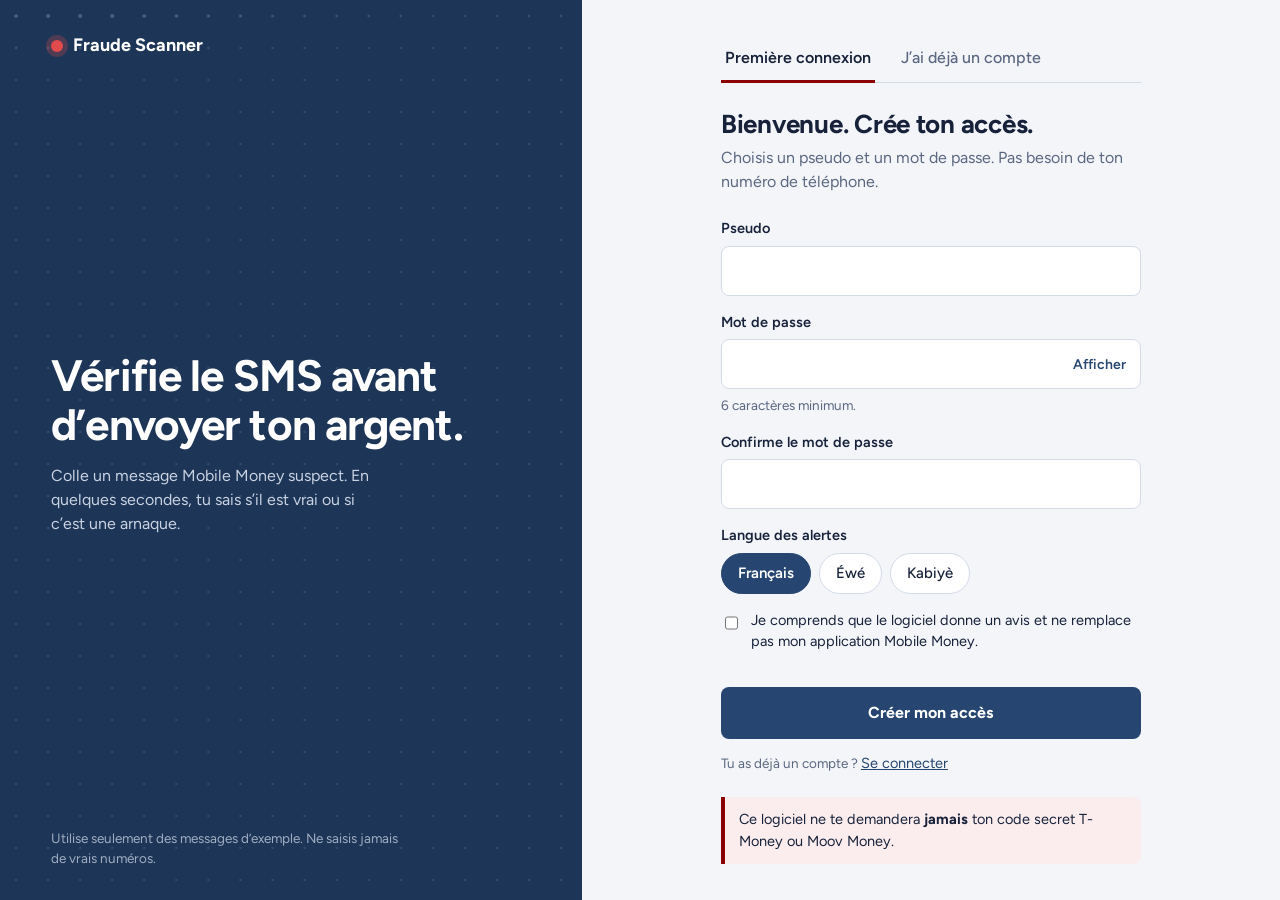
==== frontend/login.html @ 95f4890b "chore(auto-sync): update workspace progress [2026-10-31 14:46:39]" ====
<!DOCTYPE html>
<html lang="fr">
<head>
<meta charset="utf-8">
<meta name="viewport" content="width=device-width, initial-scale=1, viewport-fit=cover">
<title>Connexion – Fraude Scanner</title>
<link rel="stylesheet" href="https://fonts.googleapis.com/css2?family=Figtree:wght@400;500;600;700&display=swap">
<style>
:root{
  --bg:#F3F5F9; --surface:#fff; --line:#D3DBE7; --ink:#17223A; --muted:#5B6780;
  --navy:#264570; --side:#1D3557; --red:#8B0000; --red-bg:#FBEDED; --green:#1F6B47; --green-bg:#E8F4EE;
  --btn-ink:#fff; color-scheme:light;
}
@media (prefers-color-scheme:dark){:root:not([data-theme="light"]){
  --bg:#0E1828; --surface:#15243A; --line:#2A3C57; --ink:#E8EEF8; --muted:#97A5BE;
  --navy:#8FB0E0; --side:#0A1220; --red:#FF8A8A; --red-bg:#3A1C22; --green:#6FD3A0; --green-bg:#16332A;
  --btn-ink:#0E1828; color-scheme:dark;}}
*{box-sizing:border-box}
html,body{height:100%;margin:0}
body{font:16px/1.5 "Figtree",system-ui,-apple-system,"Segoe UI",sans-serif;color:var(--ink);background:var(--bg)}
button,input{font:inherit;color:inherit}
.page{display:grid;grid-template-columns:minmax(0,5fr) minmax(0,6fr);min-height:100%}

/* côté gauche */
.hero{position:relative;background:var(--side);color:#E6EEFA;display:flex;flex-direction:column;justify-content:space-between;padding:32px clamp(24px,4vw,56px);overflow:hidden}
.hero canvas{position:absolute;inset:0;width:100%;height:100%}
.hero>*:not(canvas){position:relative}
.brand{display:flex;align-items:center;gap:10px;font-weight:700;font-size:18px;color:#fff}
.brand i{width:12px;height:12px;border-radius:50%;background:#E24B4B;box-shadow:0 0 0 5px rgba(226,75,75,.25)}
.hero h1{margin:0 0 14px;font-size:clamp(28px,3.6vw,44px);line-height:1.12;letter-spacing:-.02em;color:#fff;max-width:14em}
.hero p{margin:0;max-width:34ch;opacity:.85}
.hero .foot{font-size:13.5px;opacity:.65;max-width:40ch}

/* côté droit */
.panel{display:flex;align-items:center;justify-content:center;padding:32px clamp(16px,4vw,48px)}
.box{width:100%;max-width:420px}
.tabs{display:flex;gap:4px;border-bottom:1px solid var(--line);margin-bottom:26px}
.tab{background:none;border:0;border-bottom:3px solid transparent;padding:10px 4px;margin-right:18px;margin-bottom:-1px;cursor:pointer;color:var(--muted);font-weight:500}
.tab[aria-selected=true]{color:var(--ink);font-weight:600;border-bottom-color:var(--red)}
h2{margin:0 0 6px;font-size:26px;line-height:1.2;letter-spacing:-.01em}
.lead{margin:0 0 24px;color:var(--muted)}
.field{margin-bottom:16px}
label,.lbl{display:block;font-weight:600;font-size:14.5px;margin-bottom:6px}
.inp{display:flex;border:1px solid var(--line);border-radius:8px;background:var(--surface)}
.inp:focus-within{border-color:var(--navy);box-shadow:0 0 0 3px rgba(38,69,112,.18)}
.inp input{flex:1;min-width:0;border:0;background:none;padding:12px;outline:none}
.inp button{background:none;border:0;padding:0 14px;color:var(--navy);font-weight:600;cursor:pointer;font-size:14px}
.field.bad .inp{border-color:var(--red)}
.err{margin:6px 0 0;font-size:13.5px;color:var(--red);min-height:0}
.err:empty{display:none}
.hint{margin:6px 0 0;font-size:13.5px;color:var(--muted)}
.seg{display:flex;gap:8px;flex-wrap:wrap}
.seg input{position:absolute;opacity:0;pointer-events:none}
.seg label{margin:0;font-weight:500;padding:8px 16px;border:1px solid var(--line);border-radius:999px;cursor:pointer;background:var(--surface);font-size:15px}
.seg input:checked+label{border-color:var(--navy);background:var(--navy);color:var(--btn-ink);font-weight:600}
.seg input:focus-visible+label{outline:2px solid var(--navy);outline-offset:2px}
.check{display:flex;gap:10px;align-items:flex-start;margin:4px 0 4px}
.check input{margin-top:4px;width:18px;height:18px;accent-color:var(--navy)}
.check label{font-weight:400;margin:0;font-size:14.5px}
.go{width:100%;margin-top:18px;background:var(--navy);color:var(--btn-ink);border:0;border-radius:8px;padding:14px;font-weight:700;cursor:pointer;font-size:16px}
.go:disabled{opacity:.6;cursor:wait}
.go:focus-visible,.tab:focus-visible,.inp button:focus-visible,.link:focus-visible{outline:2px solid var(--navy);outline-offset:2px}
.note{margin-top:22px;padding:12px 14px;border-left:4px solid var(--red);background:var(--red-bg);border-radius:0 8px 8px 0;font-size:14.5px}
.link{background:none;border:0;padding:0;color:var(--navy);text-decoration:underline;cursor:pointer;font-size:14.5px}
.only-create{display:block}
form[data-mode=login] .only-create{display:none}
form[data-mode=create] .only-login{display:none}
.done{text-align:left}
.done .ok{display:inline-flex;width:44px;height:44px;border-radius:50%;background:var(--green-bg);color:var(--green);align-items:center;justify-content:center;font-size:24px;margin-bottom:14px}
[hidden]{display:none!important}
@media(max-width:820px){
  .page{grid-template-columns:1fr;grid-template-rows:auto 1fr}
  .hero{padding:max(20px,env(safe-area-inset-top)) 22px 22px;gap:18px}
  .hero p,.hero .foot{display:none}
  .hero h1{font-size:24px;margin:0}
  .panel{align-items:flex-start;padding-bottom:max(32px,env(safe-area-inset-bottom))}
}
</style>
</head>
<body>
<div class="page">
  <section class="hero">
    <canvas id="bg" aria-hidden="true"></canvas>
    <div class="brand"><i></i>Fraude Scanner</div>
    <div>
      <h1>Vérifie le SMS avant d’envoyer ton argent.</h1>
      <p>Colle un message Mobile Money suspect. En quelques secondes, tu sais s’il est vrai ou si c’est une arnaque.</p>
    </div>
    <p class="foot">Utilise seulement des messages d’exemple. Ne saisis jamais de vrais numéros.</p>
  </section>

  <main class="panel">
    <div class="box">
      <div class="tabs" role="tablist" aria-label="Type de connexion">
        <button class="tab" role="tab" id="tabCreate" aria-selected="true">Première connexion</button>
        <button class="tab" role="tab" id="tabLogin" aria-selected="false">J’ai déjà un compte</button>
      </div>

      <form id="form" data-mode="create" novalidate>
        <h2 id="title">Bienvenue. Crée ton accès.</h2>
        <p class="lead" id="lead">Choisis un pseudo et un mot de passe. Pas besoin de ton numéro de téléphone.</p>

        <div class="field" id="f-pseudo">
          <label for="pseudo">Pseudo</label>
          <div class="inp"><input id="pseudo" type="text" autocomplete="username" maxlength="30" aria-describedby="e-pseudo"></div>
          <p class="err" id="e-pseudo" role="alert"></p>
        </div>

        <div class="field" id="f-pass">
          <label for="pass">Mot de passe</label>
          <div class="inp">
            <input id="pass" type="password" autocomplete="new-password" aria-describedby="e-pass">
            <button type="button" id="show" aria-controls="pass">Afficher</button>
          </div>
          <p class="hint only-create">6 caractères minimum.</p>
          <p class="err" id="e-pass" role="alert"></p>
        </div>

        <div class="field only-create" id="f-pass2">
          <label for="pass2">Confirme le mot de passe</label>
          <div class="inp"><input id="pass2" type="password" autocomplete="new-password" aria-describedby="e-pass2"></div>
          <p class="err" id="e-pass2" role="alert"></p>
        </div>

        <div class="field only-create">
          <span class="lbl" id="langLbl">Langue des alertes</span>
          <div class="seg" role="radiogroup" aria-labelledby="langLbl">
            <input type="radio" name="lang" id="l-fr" value="fr" checked><label for="l-fr">Français</label>
            <input type="radio" name="lang" id="l-ee" value="ee"><label for="l-ee">Éwé</label>
            <input type="radio" name="lang" id="l-kbp" value="kbp"><label for="l-kbp">Kabiyè</label>
          </div>
        </div>

        <div class="field only-create" id="f-ok">
          <div class="check">
            <input type="checkbox" id="ok" aria-describedby="e-ok">
            <label for="ok">Je comprends que le logiciel donne un avis et ne remplace pas mon application Mobile Money.</label>
          </div>
          <p class="err" id="e-ok" role="alert"></p>
        </div>

        <p class="err" id="e-form" role="alert"></p>
        <button class="go" id="go" type="submit">Créer mon accès</button>
        <p class="hint" style="margin-top:14px">
          <span class="only-create">Tu as déjà un compte ? <button type="button" class="link" id="toLogin">Se connecter</button></span>
          <span class="only-login">C’est ta première fois ? <button type="button" class="link" id="toCreate">Créer mon accès</button></span>
        </p>
      </form>

      <div class="done" id="done" hidden>
        <span class="ok" aria-hidden="true">✓</span>
        <h2 id="doneTitle"></h2>
        <p class="lead" id="doneText"></p>
        <button class="go" id="open" type="button" style="margin-top:0">Ouvrir le scanner</button>
        <p class="hint" id="openMsg" role="status"></p>
      </div>

      <div class="note">Ce logiciel ne te demandera <b>jamais</b> ton code secret T-Money ou Moov Money.</div>
    </div>
  </main>
</div>

<script>
const $ = id => document.getElementById(id);
const form = $("form");

// Vérification session active au chargement
(async () => {
  try {
    const r = await fetch("/api/me");
    if (r.ok) { location.replace("/"); }
  } catch(e) {}
})();

async function appel(url, body) {
  const r = await fetch(url, { method: "POST", headers: { "Content-Type": "application/json" }, body: JSON.stringify(body) });
  const d = await r.json().catch(() => ({}));
  if (!r.ok) throw new Error(typeof d.detail === "string" ? d.detail : "Connexion impossible pour le moment. Réessaie.");
  return d;
}
async function creerCompte({ pseudo, motDePasse, langue }) { return appel("/api/register", { pseudo, password: motDePasse, lang: langue }); }
async function connecter({ pseudo, motDePasse }) { return appel("/api/login", { pseudo, password: motDePasse }); }
function ouvrirApp() { location.href = "/"; }

function store(k, v) {
  try { if (v === undefined) return localStorage.getItem("fs_" + k); localStorage.setItem("fs_" + k, v); } catch (e) {}
  return null;
}

function setMode(m) {
  form.dataset.mode = m;
  const create = m === "create";
  $("tabCreate").setAttribute("aria-selected", create); $("tabLogin").setAttribute("aria-selected", !create);
  $("title").textContent = create ? "Bienvenue. Crée ton accès." : "Content de te revoir.";
  $("lead").textContent = create ? "Choisis un pseudo et un mot de passe. Pas besoin de ton numéro de téléphone."
                                 : "Entre ton pseudo et ton mot de passe.";
  $("go").textContent = create ? "Créer mon accès" : "Se connecter";
  $("pass").autocomplete = create ? "new-password" : "current-password";
  clearErrors();
}
$("tabCreate").onclick = $("toCreate").onclick = () => setMode("create");
$("tabLogin").onclick = $("toLogin").onclick = () => setMode("login");
$("show").onclick = () => {
  const t = $("pass").type === "password"; $("pass").type = t ? "text" : "password"; $("show").textContent = t ? "Masquer" : "Afficher";
};

function setErr(id, msg) { $("e-" + id).textContent = msg || ""; const f = $("f-" + id); if (f) f.classList.toggle("bad", !!msg); }
function clearErrors() { ["pseudo", "pass", "pass2", "ok", "form"].forEach(i => setErr(i, "")); }

form.addEventListener("submit", async e => {
  e.preventDefault(); clearErrors();
  const create = form.dataset.mode === "create";
  const pseudo = $("pseudo").value.trim(), pass = $("pass").value;
  let bad = null;
  if (pseudo.length < 2) { setErr("pseudo", "Ton pseudo doit avoir au moins 2 lettres."); bad = bad || "pseudo"; }
  if (pass.length < (create ? 6 : 1)) { setErr("pass", create ? "Ton mot de passe doit avoir au moins 6 caractères." : "Entre ton mot de passe."); bad = bad || "pass"; }
  if (create && pass !== $("pass2").value) { setErr("pass2", "Les deux mots de passe ne sont pas pareils."); bad = bad || "pass2"; }
  if (create && !$("ok").checked) { setErr("ok", "Coche cette case pour continuer."); bad = bad || "ok"; }
  if (bad) { $(bad).focus(); return; }

  const langue = (form.querySelector("input[name=lang]:checked") || {}).value || "fr";
  $("go").disabled = true; $("go").textContent = "Un instant…";
  try {
    const user = create ? await creerCompte({ pseudo, motDePasse: pass, langue })
                        : await connecter({ pseudo, motDePasse: pass });
    store("pseudo", user.pseudo); store("langue", user.langue);
    $("pass").value = $("pass2").value = "";
    form.hidden = true; $("done").hidden = false;
    $("doneTitle").textContent = (create ? "Accès créé. Bienvenue, " : "Bonjour, ") + user.pseudo + ".";
    $("doneText").textContent = create ? "Tu peux maintenant vérifier un SMS Mobile Money suspect." : "Ton scanner est prêt.";
    $("open").onclick = () => ouvrirApp(); $("open").focus();
  } catch (err) {
    setErr("form", err.message || "Connexion impossible pour le moment. Réessaie.");
  } finally {
    $("go").disabled = false; $("go").textContent = create ? "Créer mon accès" : "Se connecter";
  }
});

const known = store("pseudo");
if (known) { setMode("login"); $("pseudo").value = known; }

(function () {
  const cv = $("bg"), ctx = cv.getContext("2d"), GAP = 32, BAND = 140;
  const reduce = matchMedia("(prefers-reduced-motion: reduce)").matches;
  let w, h, dots = [];
  function size() {
    const r = cv.getBoundingClientRect(), dpr = Math.min(devicePixelRatio || 1, 2);
    w = r.width; h = r.height; cv.width = w * dpr; cv.height = h * dpr; ctx.setTransform(dpr, 0, 0, dpr, 0, 0);
    dots = [];
    for (let y = GAP / 2; y < h; y += GAP) for (let x = GAP / 2; x < w; x += GAP) dots.push({ x, y, f: 0 });
    draw(0);
  }
  function draw(t) {
    ctx.clearRect(0, 0, w, h);
    const sy = ((t * 0.04) % (h + BAND * 2)) - BAND;
    for (const d of dots) {
      let k = Math.max(0, 1 - Math.abs(d.y - (sy + Math.sin(d.x * 0.008 + t * 0.0006) * 24)) / BAND); k *= k;
      if (!reduce && d.f <= 0 && k > 0.85 && Math.random() < 0.0015) d.f = 1;
      if (d.f > 0) {
        d.f -= 0.006;
        ctx.fillStyle = "rgba(255,110,110," + (0.4 + 0.6 * d.f) + ")";
        ctx.beginPath(); ctx.arc(d.x, d.y, 3.2, 0, 6.2832); ctx.fill();
        ctx.strokeStyle = "rgba(255,110,110," + (0.5 * d.f) + ")"; ctx.beginPath(); ctx.arc(d.x, d.y, 6 + (1 - d.f) * 16, 0, 6.2832); ctx.stroke();
      } else {
        ctx.fillStyle = "rgba(190,212,245," + (0.14 + 0.6 * k) + ")";
        ctx.beginPath(); ctx.arc(d.x, d.y, 1.3 + k * 2.2, 0, 6.2832); ctx.fill();
      }
    }
  }
  addEventListener("resize", size); size();
  if (!reduce) (function loop(t) { draw(t); requestAnimationFrame(loop); })(0);
})();
</script>
</body>
</html>
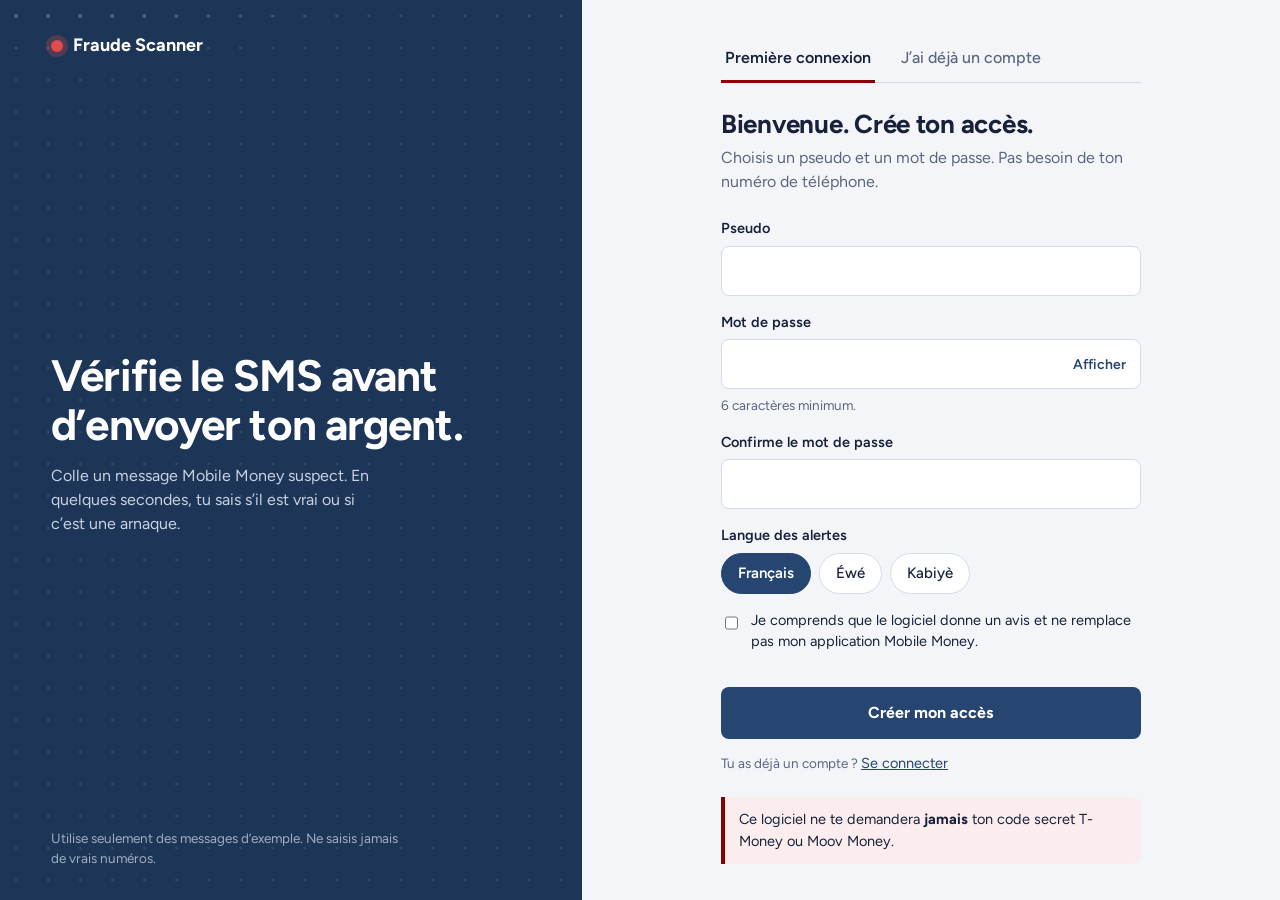
==== commit 4042a481: "chore(auto-sync): update workspace progress [2026-10-31 15:01:03]" ====
--- a/frontend/login.html
+++ b/frontend/login.html
@@ -273,3 +273,4 @@
 </script>
 </body>
 </html>
+
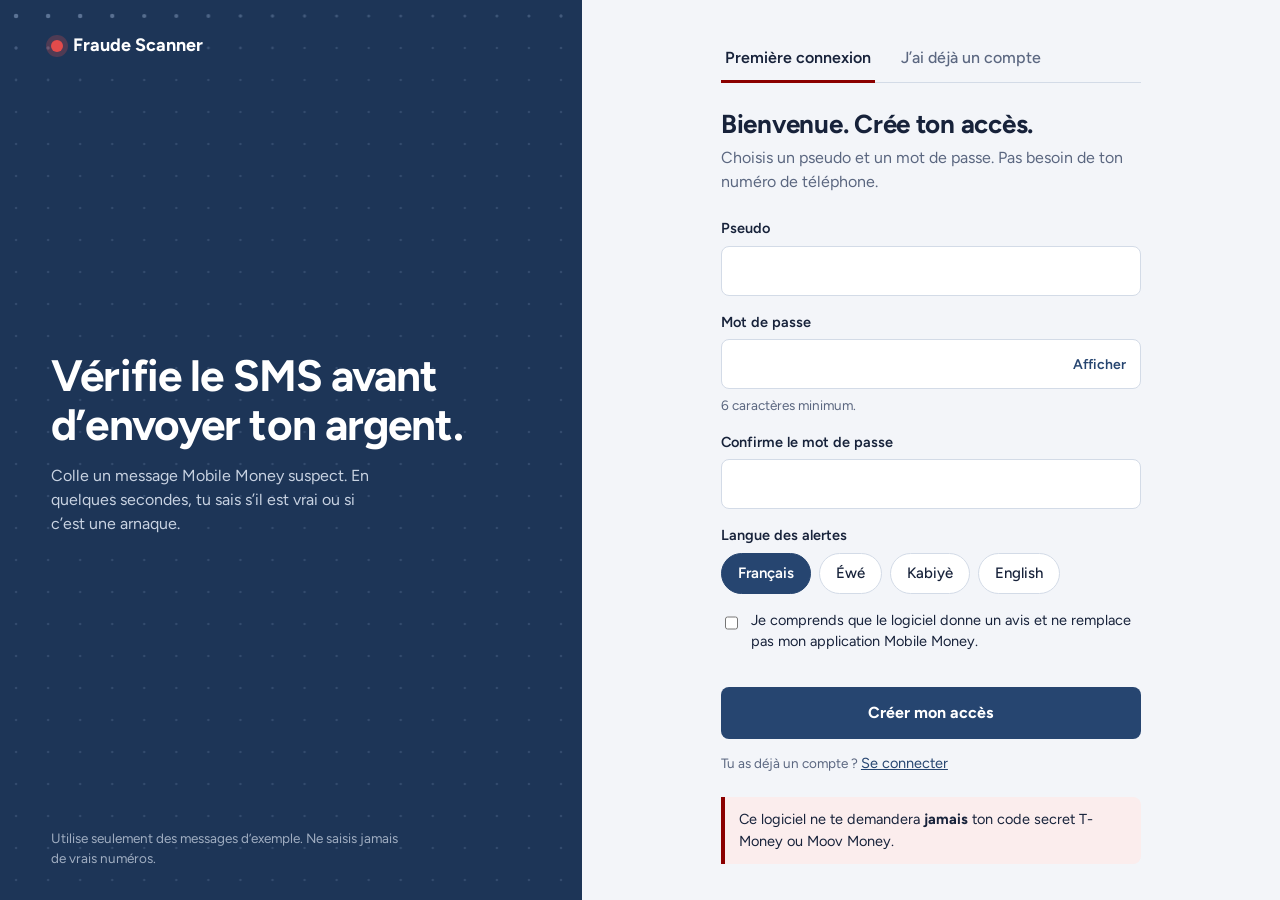
==== commit 3b1855c1: "chore(auto-sync): update workspace progress [2026-10-31 15:09:09]" ====
--- a/frontend/login.html
+++ b/frontend/login.html
@@ -128,6 +128,7 @@
             <input type="radio" name="lang" id="l-fr" value="fr" checked><label for="l-fr">Français</label>
             <input type="radio" name="lang" id="l-ee" value="ee"><label for="l-ee">Éwé</label>
             <input type="radio" name="lang" id="l-kbp" value="kbp"><label for="l-kbp">Kabiyè</label>
+            <input type="radio" name="lang" id="l-en" value="en"><label for="l-en">English</label>
           </div>
         </div>
 
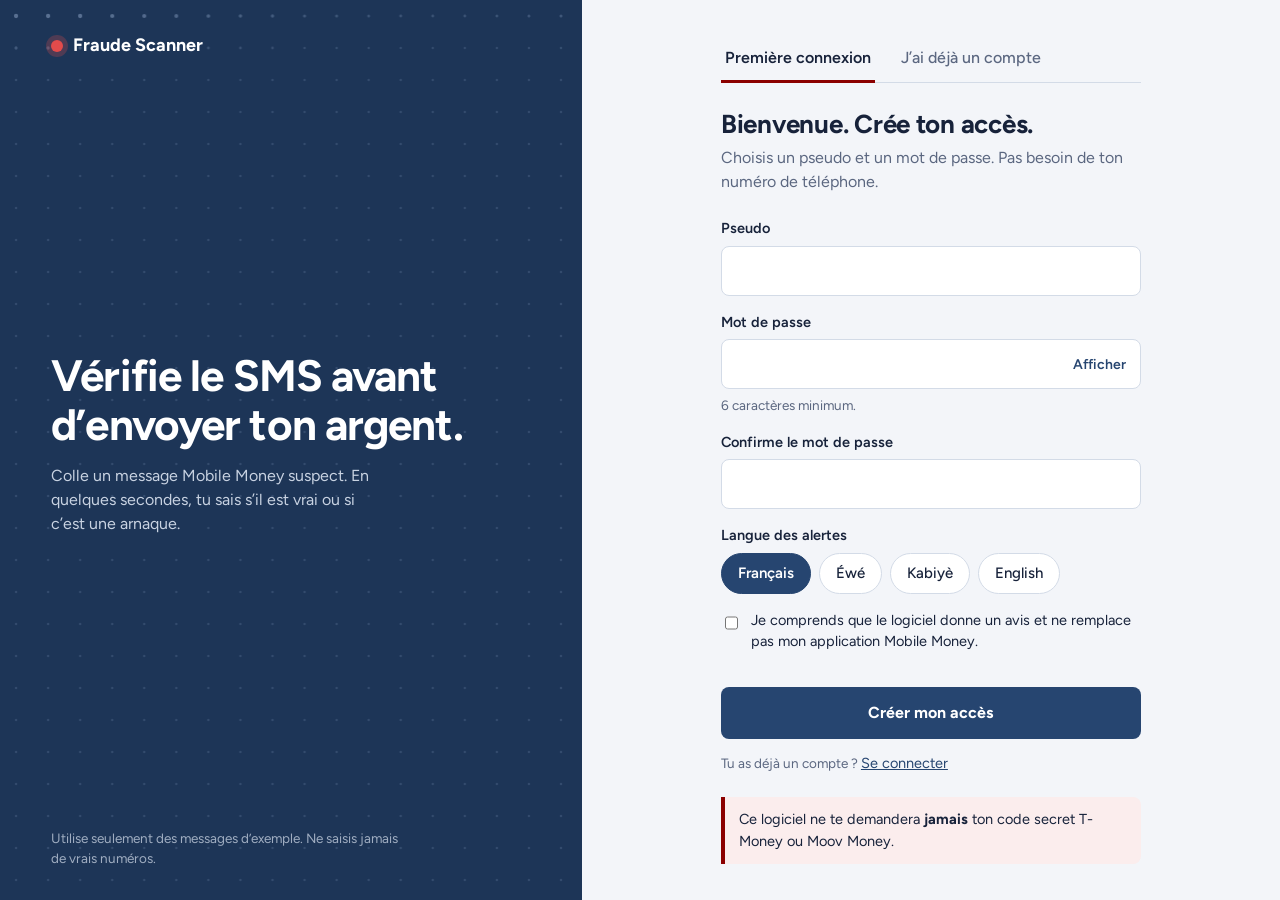
==== commit 6b26f079: "fix: correction bugs register Supabase (409), pass2 login, esc index.html" ====
--- a/frontend/login.html
+++ b/frontend/login.html
@@ -1,4 +1,4 @@
-<!DOCTYPE html>
+﻿<!DOCTYPE html>
 <html lang="fr">
 <head>
 <meta charset="utf-8">
@@ -225,7 +225,7 @@
     const user = create ? await creerCompte({ pseudo, motDePasse: pass, langue })
                         : await connecter({ pseudo, motDePasse: pass });
     store("pseudo", user.pseudo); store("langue", user.langue);
-    $("pass").value = $("pass2").value = "";
+    $("pass").value = ""; try { $("pass2").value = ""; } catch(e) {}
     form.hidden = true; $("done").hidden = false;
     $("doneTitle").textContent = (create ? "Accès créé. Bienvenue, " : "Bonjour, ") + user.pseudo + ".";
     $("doneText").textContent = create ? "Tu peux maintenant vérifier un SMS Mobile Money suspect." : "Ton scanner est prêt.";
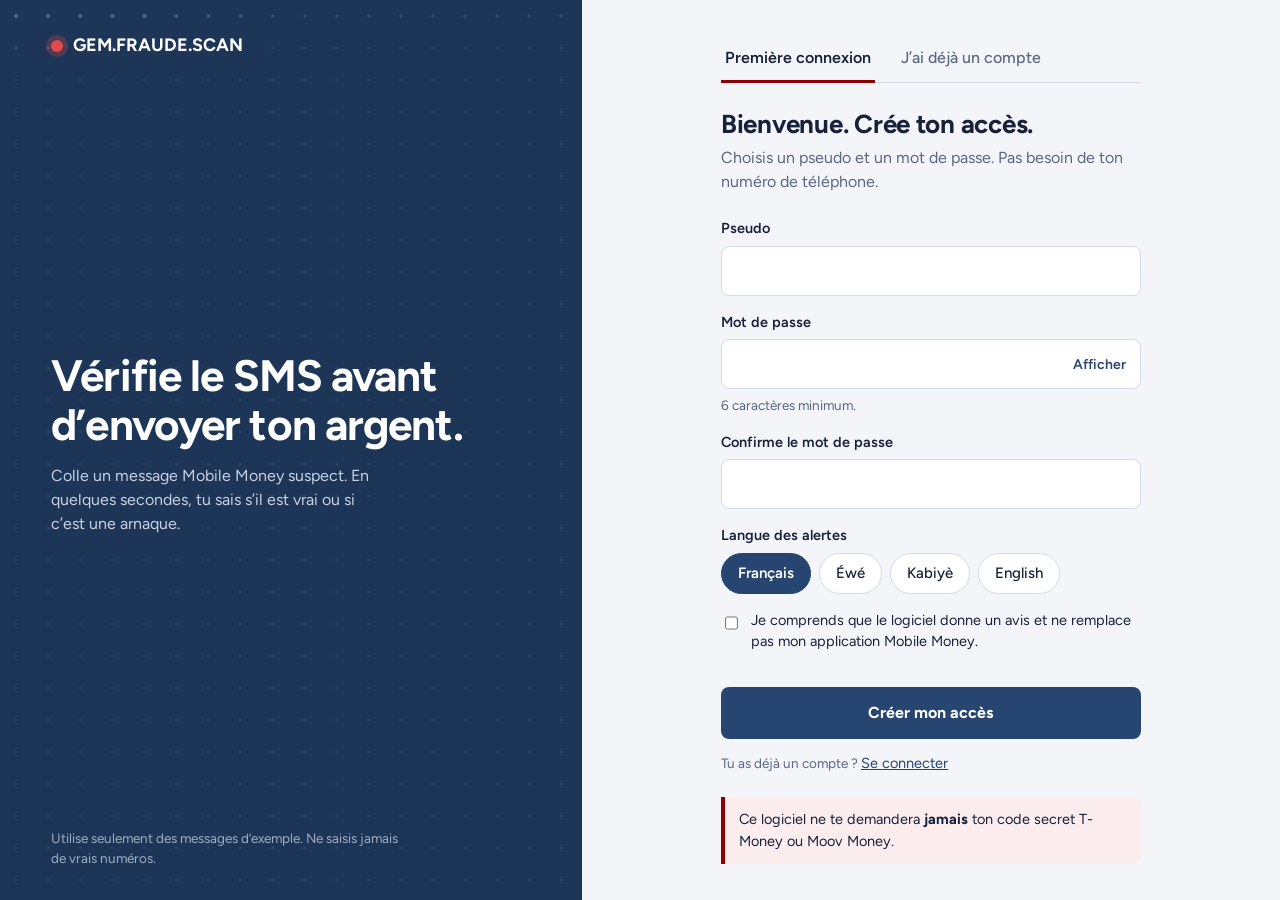
==== commit a7e09d99: "brand: renommage du site en GEM.FRAUDE.SCAN (titre, sidebar, login, API, README, dictionnaire)" ====
--- a/frontend/login.html
+++ b/frontend/login.html
@@ -1,9 +1,9 @@
-﻿<!DOCTYPE html>
+<!DOCTYPE html>
 <html lang="fr">
 <head>
 <meta charset="utf-8">
 <meta name="viewport" content="width=device-width, initial-scale=1, viewport-fit=cover">
-<title>Connexion – Fraude Scanner</title>
+<title>Connexion – GEM.FRAUDE.SCAN</title>
 <link rel="stylesheet" href="https://fonts.googleapis.com/css2?family=Figtree:wght@400;500;600;700&display=swap">
 <style>
 :root{
@@ -81,7 +81,7 @@
 <div class="page">
   <section class="hero">
     <canvas id="bg" aria-hidden="true"></canvas>
-    <div class="brand"><i></i>Fraude Scanner</div>
+    <div class="brand"><i></i>GEM.FRAUDE.SCAN</div>
     <div>
       <h1>Vérifie le SMS avant d’envoyer ton argent.</h1>
       <p>Colle un message Mobile Money suspect. En quelques secondes, tu sais s’il est vrai ou si c’est une arnaque.</p>
@@ -152,7 +152,7 @@
         <span class="ok" aria-hidden="true">✓</span>
         <h2 id="doneTitle"></h2>
         <p class="lead" id="doneText"></p>
-        <button class="go" id="open" type="button" style="margin-top:0">Ouvrir le scanner</button>
+        <button class="go" id="open" type="button" style="margin-top:0">Ouvrir GEM.FRAUDE.SCAN</button>
         <p class="hint" id="openMsg" role="status"></p>
       </div>
 
